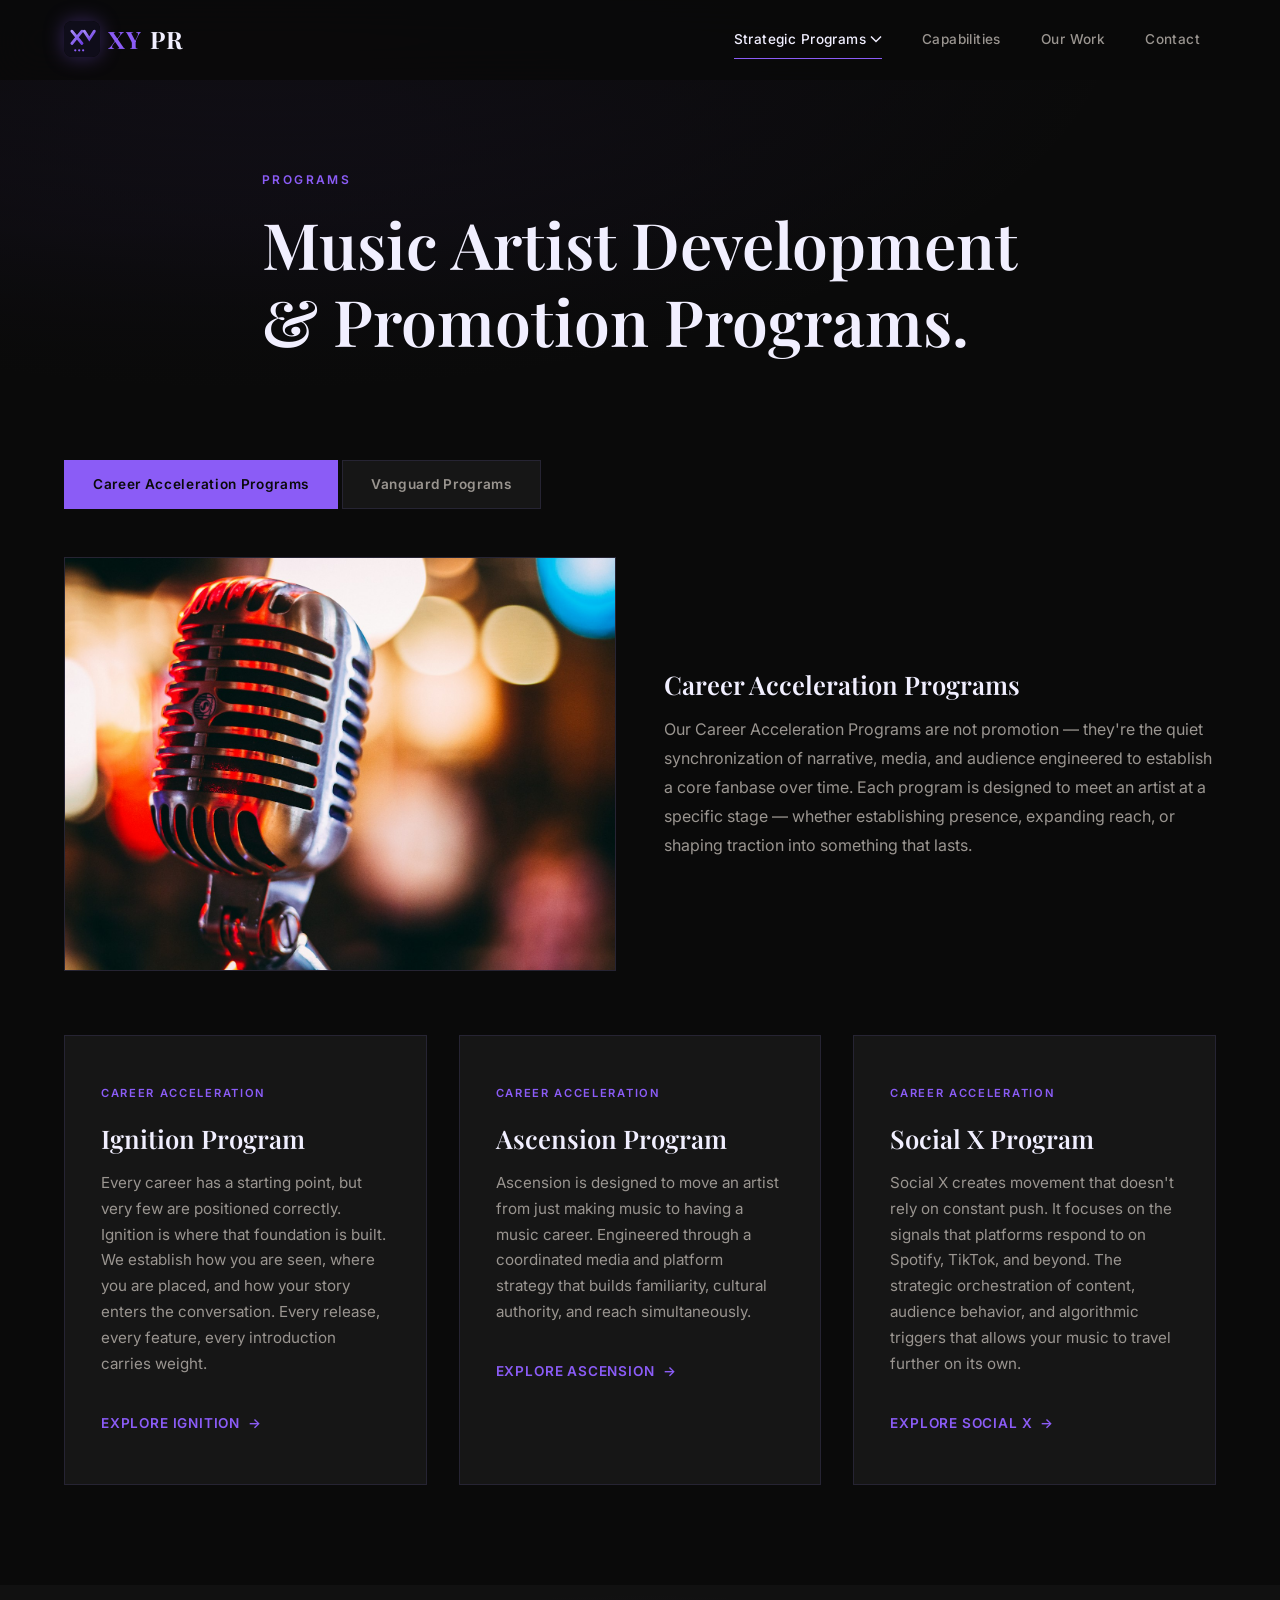
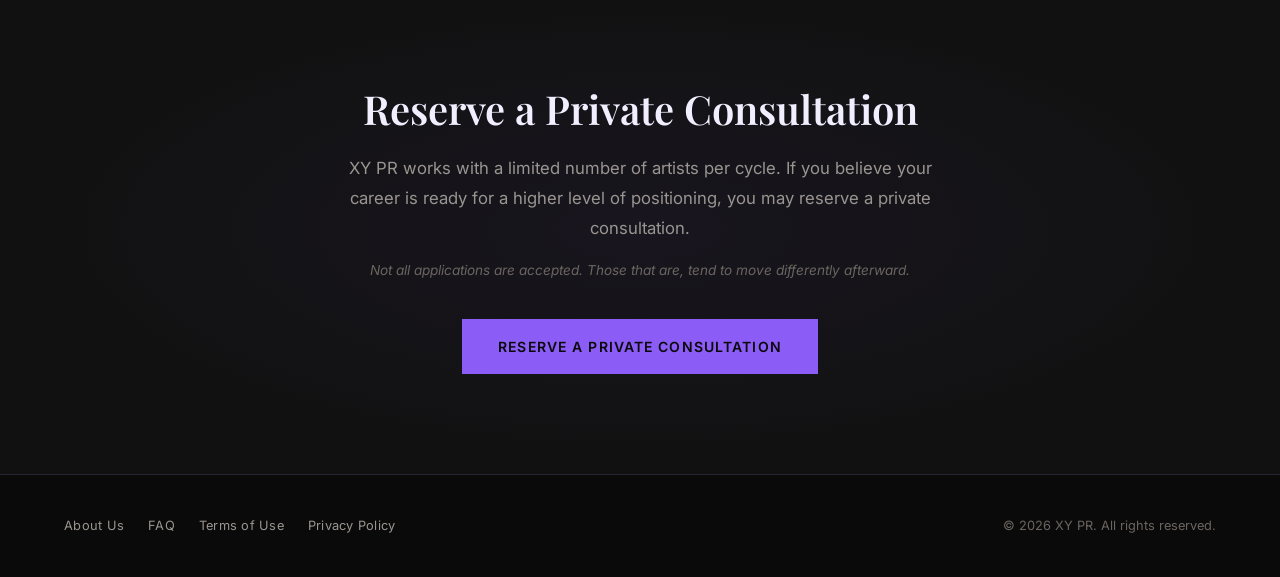
==== career-programs.html @ 6e98338a "Initial XY PR music agency website Static multi-page site (home, capabilities, our work, contact, ab" ====
<!DOCTYPE html>
<html lang="en">
<head>
  <meta charset="UTF-8">
  <meta name="viewport" content="width=device-width, initial-scale=1.0">
  <title>Career Acceleration Programs | XY PR</title>
  <meta name="description" content="XY PR Career Acceleration Programs for emerging and independent artists ready to build presence and industry standing.">
  <link rel="stylesheet" href="css/style.css">
  <link rel="icon" type="image/svg+xml" href="images/favicon.svg">
</head>
<body>

  <!-- Navigation -->
  <nav class="nav">
    <div class="nav__inner">
      <a href="index.html" class="nav__logo">
        <img src="images/logo.svg" alt="" class="nav__logo-img"><span><span class="nav__logo-accent">XY</span> PR</span>
      </a>
      <div class="nav__links">
        <div class="nav__dropdown">
          <a class="nav__link nav__dropdown-trigger active">
            Strategic Programs
            <svg viewBox="0 0 12 8" fill="none"><path d="M1 1.5L6 6.5L11 1.5" stroke="currentColor" stroke-width="1.5"/></svg>
          </a>
          <div class="nav__dropdown-menu">
            <a href="career-programs.html" class="nav__dropdown-item">Career Acceleration Programs</a>
            <a href="vanguard-programs.html" class="nav__dropdown-item">Vanguard Programs</a>
          </div>
        </div>
        <a href="capabilities.html" class="nav__link">Capabilities</a>
        <a href="our-work.html" class="nav__link">Our Work</a>
        <a href="contact.html" class="nav__link">Contact</a>
      </div>
      <button class="nav__burger" aria-label="Menu">
        <span></span><span></span><span></span>
      </button>
    </div>
  </nav>

  <!-- Page Header -->
  <header class="page-header page-header--photo" style="--photo: url(images/photos/crowd-lights.jpg)">
    <div class="container page-header__inner">
      <div class="page-header__eyebrow">Programs</div>
      <h1 class="page-header__title">Music Artist Development<br>& Promotion Programs.</h1>
    </div>
  </header>

  <!-- Tabs -->
  <section class="section" style="padding-top: 0;">
    <div class="container">
      <div class="tabs">
        <a href="career-programs.html" class="tab active">Career Acceleration Programs</a>
        <a href="vanguard-programs.html" class="tab">Vanguard Programs</a>
      </div>

      <div class="reveal program-intro"><img src="images/photos/singer-stage.jpg" alt="Singer performing on stage" class="program-intro__image"><div>
        <h2 style="font-size: 1.6rem; margin-bottom: 16px;">Career Acceleration Programs</h2>
        <p class="text-muted" style="line-height: 1.8;">
          Our Career Acceleration Programs are not promotion &mdash; they're the quiet synchronization of narrative, media, and audience engineered to establish a core fanbase over time. Each program is designed to meet an artist at a specific stage &mdash; whether establishing presence, expanding reach, or shaping traction into something that lasts.
        </p>
      </div></div>

      <!-- Programs -->
      <div class="programs reveal">

        <div class="program-card">
          <div class="program-card__category">Career Acceleration</div>
          <h3 class="program-card__title">Ignition Program</h3>
          <p class="program-card__desc">
            Every career has a starting point, but very few are positioned correctly. Ignition is where that foundation is built. We establish how you are seen, where you are placed, and how your story enters the conversation. Every release, every feature, every introduction carries weight.
          </p>
          <a href="contact.html" class="program-card__link">Explore Ignition</a>
        </div>

        <div class="program-card">
          <div class="program-card__category">Career Acceleration</div>
          <h3 class="program-card__title">Ascension Program</h3>
          <p class="program-card__desc">
            Ascension is designed to move an artist from just making music to having a music career. Engineered through a coordinated media and platform strategy that builds familiarity, cultural authority, and reach simultaneously.
          </p>
          <a href="contact.html" class="program-card__link">Explore Ascension</a>
        </div>

        <div class="program-card">
          <div class="program-card__category">Career Acceleration</div>
          <h3 class="program-card__title">Social X Program</h3>
          <p class="program-card__desc">
            Social X creates movement that doesn't rely on constant push. It focuses on the signals that platforms respond to on Spotify, TikTok, and beyond. The strategic orchestration of content, audience behavior, and algorithmic triggers that allows your music to travel further on its own.
          </p>
          <a href="contact.html" class="program-card__link">Explore Social X</a>
        </div>

      </div>
    </div>
  </section>

  <!-- CTA -->
  <section class="cta section--alt">
    <div class="cta__inner reveal">
      <h2 class="cta__title">Reserve a Private Consultation</h2>
      <p class="cta__desc">
        XY PR works with a limited number of artists per cycle. If you believe your career is ready for a higher level of positioning, you may reserve a private consultation.
      </p>
      <p class="cta__note">Not all applications are accepted. Those that are, tend to move differently afterward.</p>
      <a href="contact.html" class="btn btn--primary">Reserve a Private Consultation</a>
    </div>
  </section>

  <!-- Footer -->
  <footer class="footer">
    <div class="container">
      <div class="footer__inner">
        <div class="footer__links">
          <a href="about.html" class="footer__link">About Us</a>
          <a href="faq.html" class="footer__link">FAQ</a>
          <a href="terms.html" class="footer__link">Terms of Use</a>
          <a href="privacy.html" class="footer__link">Privacy Policy</a>
        </div>
        <p class="footer__copy">&copy; 2026 XY PR. All rights reserved.</p>
      </div>
    </div>
  </footer>

  <script src="js/main.js"></script>
</body>
</html>
---- css/style.css ----
/* ===== XY PR - Music Agency Stylesheet ===== */
/* Dark theme with gold/amber accents */

@import url('https://fonts.googleapis.com/css2?family=Playfair+Display:wght@400;500;600;700&family=Inter:wght@300;400;500;600;700&display=swap');

/* ===== CSS Variables ===== */
:root {
  --color-bg: #0a0a0a;
  --color-bg-alt: #111111;
  --color-bg-card: #161616;
  --color-bg-card-hover: #1c1c1c;
  --color-gold: #8b5cf6;
  --color-gold-light: #a78bfa;
  --color-gold-dark: #6d3fe0;
  --color-text: #f1efff;
  --color-text-muted: #9a9590;
  --color-text-dim: #6b6560;
  --color-border: #262433;
  --color-border-light: #363348;
  --font-display: 'Playfair Display', Georgia, serif;
  --font-body: 'Inter', -apple-system, BlinkMacSystemFont, sans-serif;
  --max-width: 1200px;
  --nav-height: 80px;
  --transition: 0.3s ease;
  --transition-slow: 0.6s ease;
}

/* ===== Reset ===== */
*, *::before, *::after {
  margin: 0;
  padding: 0;
  box-sizing: border-box;
}

html {
  scroll-behavior: smooth;
  font-size: 16px;
}

body {
  font-family: var(--font-body);
  background-color: var(--color-bg);
  color: var(--color-text);
  line-height: 1.7;
  overflow-x: hidden;
  -webkit-font-smoothing: antialiased;
  -moz-osx-font-smoothing: grayscale;
}

a {
  color: var(--color-gold);
  text-decoration: none;
  transition: color var(--transition);
}

a:hover {
  color: var(--color-gold-light);
}

img {
  max-width: 100%;
  height: auto;
  display: block;
}

ul { list-style: none; }

h1, h2, h3, h4, h5, h6 {
  font-family: var(--font-display);
  font-weight: 600;
  line-height: 1.2;
  color: var(--color-text);
}

/* ===== Utility ===== */
.container {
  max-width: var(--max-width);
  margin: 0 auto;
  padding: 0 24px;
}

.section {
  padding: 100px 0;
}

.section--alt {
  background: var(--color-bg-alt);
}

.text-gold { color: var(--color-gold); }
.text-muted { color: var(--color-text-muted); }
.text-center { text-align: center; }

.sr-only {
  position: absolute;
  width: 1px;
  height: 1px;
  overflow: hidden;
  clip: rect(0 0 0 0);
  white-space: nowrap;
}

/* ===== Buttons ===== */
.btn {
  display: inline-block;
  padding: 16px 36px;
  font-family: var(--font-body);
  font-size: 0.875rem;
  font-weight: 600;
  letter-spacing: 0.08em;
  text-transform: uppercase;
  border: none;
  border-radius: 0;
  cursor: pointer;
  transition: all var(--transition);
  text-align: center;
}

.btn--primary {
  background: var(--color-gold);
  color: var(--color-bg);
}

.btn--primary:hover {
  background: var(--color-gold-light);
  color: var(--color-bg);
  transform: translateY(-2px);
  box-shadow: 0 8px 30px rgba(139, 92, 246, 0.3);
}

.btn--outline {
  background: transparent;
  color: var(--color-gold);
  border: 1px solid var(--color-gold);
}

.btn--outline:hover {
  background: var(--color-gold);
  color: var(--color-bg);
  transform: translateY(-2px);
}

.btn--ghost {
  background: transparent;
  color: var(--color-text);
  border: 1px solid var(--color-border);
}

.btn--ghost:hover {
  border-color: var(--color-gold);
  color: var(--color-gold);
}

/* ===== Navigation ===== */
.nav {
  position: fixed;
  top: 0;
  left: 0;
  width: 100%;
  height: var(--nav-height);
  z-index: 1000;
  transition: all var(--transition);
  background: rgba(10, 10, 10, 0.85);
  backdrop-filter: blur(20px);
  -webkit-backdrop-filter: blur(20px);
  border-bottom: 1px solid transparent;
}

.nav.scrolled {
  border-bottom-color: var(--color-border);
  background: rgba(10, 10, 10, 0.95);
}

.nav__inner {
  max-width: var(--max-width);
  margin: 0 auto;
  padding: 0 24px;
  height: 100%;
  display: flex;
  align-items: center;
  justify-content: space-between;
}

.nav__logo {
  font-family: var(--font-display);
  font-size: 1.5rem;
  font-weight: 700;
  color: var(--color-text);
  letter-spacing: 0.05em;
  display: flex;
  align-items: center;
  gap: 8px;
}

.nav__logo:hover { color: var(--color-text); }

.nav__logo-img {
  width: 36px;
  height: 36px;
  border-radius: 8px;
  box-shadow: 0 0 20px rgba(139, 92, 246, 0.35);
}

.nav__logo-accent {
  color: var(--color-gold);
}

.nav__links {
  display: flex;
  align-items: center;
  gap: 8px;
}

.nav__link {
  padding: 8px 16px;
  font-size: 0.85rem;
  font-weight: 500;
  color: var(--color-text-muted);
  letter-spacing: 0.03em;
  transition: color var(--transition);
  position: relative;
}

.nav__link:hover,
.nav__link.active {
  color: var(--color-text);
}

.nav__link::after {
  content: '';
  position: absolute;
  bottom: 0;
  left: 16px;
  right: 16px;
  height: 1px;
  background: var(--color-gold);
  transform: scaleX(0);
  transition: transform var(--transition);
}

.nav__link:hover::after,
.nav__link.active::after {
  transform: scaleX(1);
}

/* Dropdown */
.nav__dropdown {
  position: relative;
}

.nav__dropdown-trigger {
  cursor: pointer;
  display: flex;
  align-items: center;
  gap: 4px;
}

.nav__dropdown-trigger svg {
  width: 12px;
  height: 12px;
  transition: transform var(--transition);
}

.nav__dropdown:hover .nav__dropdown-trigger svg {
  transform: rotate(180deg);
}

.nav__dropdown-menu {
  position: absolute;
  top: 100%;
  left: 0;
  min-width: 260px;
  background: var(--color-bg-card);
  border: 1px solid var(--color-border);
  padding: 8px 0;
  opacity: 0;
  visibility: hidden;
  transform: translateY(10px);
  transition: all var(--transition);
}

.nav__dropdown:hover .nav__dropdown-menu {
  opacity: 1;
  visibility: visible;
  transform: translateY(0);
}

.nav__dropdown-item {
  display: block;
  padding: 12px 20px;
  font-size: 0.85rem;
  color: var(--color-text-muted);
  transition: all var(--transition);
}

.nav__dropdown-item:hover {
  background: var(--color-bg);
  color: var(--color-gold);
  padding-left: 28px;
}

/* Mobile menu */
.nav__burger {
  display: none;
  flex-direction: column;
  gap: 5px;
  cursor: pointer;
  padding: 4px;
  background: none;
  border: none;
}

.nav__burger span {
  display: block;
  width: 24px;
  height: 2px;
  background: var(--color-text);
  transition: all var(--transition);
}

.nav__burger.active span:nth-child(1) {
  transform: rotate(45deg) translate(5px, 5px);
}

.nav__burger.active span:nth-child(2) {
  opacity: 0;
}

.nav__burger.active span:nth-child(3) {
  transform: rotate(-45deg) translate(5px, -5px);
}

/* ===== Hero ===== */
.hero {
  min-height: 100vh;
  display: flex;
  align-items: center;
  position: relative;
  padding-top: var(--nav-height);
  overflow: hidden;
}

.hero__bg {
  position: absolute;
  inset: 0;
  z-index: 0;
}

.hero__bg::before {
  content: '';
  position: absolute;
  inset: 0;
  background: radial-gradient(ellipse at 30% 50%, rgba(139, 92, 246, 0.08) 0%, transparent 70%),
              radial-gradient(ellipse at 70% 30%, rgba(139, 92, 246, 0.04) 0%, transparent 60%);
}

.hero--photo .hero__bg {
  background: var(--photo) center / cover no-repeat;
}

.hero--photo .hero__bg::before {
  background:
    linear-gradient(90deg, rgba(10, 10, 10, 0.95) 0%, rgba(10, 10, 10, 0.8) 50%, rgba(10, 10, 10, 0.45) 100%),
    radial-gradient(ellipse at 30% 50%, rgba(139, 92, 246, 0.18) 0%, transparent 70%);
}

.hero__bg::after {
  content: '';
  position: absolute;
  bottom: 0;
  left: 0;
  right: 0;
  height: 200px;
  background: linear-gradient(to top, var(--color-bg), transparent);
}

.hero__grid {
  display: grid;
  grid-template-columns: 1.1fr 0.9fr;
  gap: 48px;
  align-items: center;
}

.hero__content {
  position: relative;
  z-index: 1;
  max-width: 800px;
}

.hero__art {
  position: relative;
  z-index: 1;
}

.hero__art img {
  width: 100%;
  max-width: 520px;
  margin: 0 auto;
  filter: drop-shadow(0 30px 60px rgba(139, 92, 246, 0.25));
  animation: spin 40s linear infinite;
}

@keyframes spin {
  to { transform: rotate(360deg); }
}

.hero__eyebrow {
  font-size: 0.8rem;
  font-weight: 600;
  letter-spacing: 0.2em;
  text-transform: uppercase;
  color: var(--color-gold);
  margin-bottom: 24px;
  display: flex;
  align-items: center;
  gap: 12px;
}

.hero__eyebrow::before {
  content: '';
  width: 40px;
  height: 1px;
  background: var(--color-gold);
}

.hero__title {
  font-size: clamp(2.5rem, 6vw, 4.5rem);
  font-weight: 700;
  line-height: 1.08;
  margin-bottom: 28px;
}

.hero__title span {
  display: block;
}

.hero__subtitle {
  font-size: 1.15rem;
  color: var(--color-text-muted);
  max-width: 550px;
  margin-bottom: 48px;
  line-height: 1.8;
}

.hero__actions {
  display: flex;
  gap: 16px;
  flex-wrap: wrap;
}

/* Floating music notes animation */
.hero__notes {
  position: absolute;
  right: 5%;
  top: 20%;
  width: 400px;
  height: 400px;
  opacity: 0.06;
  z-index: 0;
}

.hero__note {
  position: absolute;
  font-size: 3rem;
  animation: float 6s ease-in-out infinite;
  color: var(--color-gold);
}

.hero__note:nth-child(1) { top: 10%; left: 20%; animation-delay: 0s; }
.hero__note:nth-child(2) { top: 40%; left: 60%; animation-delay: 1.5s; }
.hero__note:nth-child(3) { top: 70%; left: 30%; animation-delay: 3s; }
.hero__note:nth-child(4) { top: 25%; left: 80%; animation-delay: 4.5s; }

@keyframes float {
  0%, 100% { transform: translateY(0) rotate(0deg); }
  50% { transform: translateY(-20px) rotate(5deg); }
}

/* ===== Section Headers ===== */
.section-header {
  margin-bottom: 64px;
}

.section-header__eyebrow {
  font-size: 0.75rem;
  font-weight: 600;
  letter-spacing: 0.2em;
  text-transform: uppercase;
  color: var(--color-gold);
  margin-bottom: 16px;
}

.section-header__title {
  font-size: clamp(2rem, 4vw, 3rem);
  margin-bottom: 20px;
}

.section-header__desc {
  font-size: 1.05rem;
  color: var(--color-text-muted);
  max-width: 600px;
  line-height: 1.8;
}

.section-header--center {
  text-align: center;
}

.section-header--center .section-header__desc {
  margin: 0 auto;
}

/* ===== Trust Banner ===== */
.trust {
  padding: 60px 0;
  border-top: 1px solid var(--color-border);
  border-bottom: 1px solid var(--color-border);
}

.trust__inner {
  display: flex;
  align-items: center;
  justify-content: center;
  gap: 48px;
  flex-wrap: wrap;
}

.trust__item {
  font-size: 0.85rem;
  color: var(--color-text-dim);
  letter-spacing: 0.05em;
  text-transform: uppercase;
  font-weight: 500;
}

/* ===== Program Cards ===== */
.programs {
  display: grid;
  grid-template-columns: repeat(auto-fit, minmax(340px, 1fr));
  gap: 32px;
}

.program-card {
  background: var(--color-bg-card);
  border: 1px solid var(--color-border);
  padding: 48px 36px;
  position: relative;
  overflow: hidden;
  transition: all var(--transition);
}

.program-card::before {
  content: '';
  position: absolute;
  top: 0;
  left: 0;
  right: 0;
  height: 2px;
  background: linear-gradient(90deg, var(--color-gold), transparent);
  transform: scaleX(0);
  transform-origin: left;
  transition: transform var(--transition-slow);
}

.program-card:hover {
  border-color: var(--color-border-light);
  transform: translateY(-4px);
  box-shadow: 0 20px 60px rgba(0, 0, 0, 0.3);
}

.program-card:hover::before {
  transform: scaleX(1);
}

.program-card__image {
  width: calc(100% + 72px);
  margin: -48px -36px 32px;
  max-width: none;
  aspect-ratio: 16/9;
  object-fit: cover;
  border-bottom: 1px solid var(--color-border);
  filter: saturate(0.85);
  transition: filter var(--transition-slow), transform var(--transition-slow);
}

.program-card:hover .program-card__image {
  filter: saturate(1.1);
}

.program-intro {
  display: grid;
  grid-template-columns: 1fr 1fr;
  gap: 48px;
  align-items: center;
  margin-bottom: 64px;
}

.program-intro__image {
  width: 100%;
  aspect-ratio: 4/3;
  object-fit: cover;
  border: 1px solid var(--color-border);
}

.program-card__category {
  font-size: 0.7rem;
  font-weight: 600;
  letter-spacing: 0.15em;
  text-transform: uppercase;
  color: var(--color-gold);
  margin-bottom: 20px;
}

.program-card__title {
  font-size: 1.6rem;
  margin-bottom: 16px;
}

.program-card__desc {
  color: var(--color-text-muted);
  font-size: 0.95rem;
  line-height: 1.7;
  margin-bottom: 32px;
}

.program-card__link {
  font-size: 0.85rem;
  font-weight: 600;
  letter-spacing: 0.06em;
  text-transform: uppercase;
  color: var(--color-gold);
  display: inline-flex;
  align-items: center;
  gap: 8px;
}

.program-card__link::after {
  content: '\2192';
  transition: transform var(--transition);
}

.program-card__link:hover::after {
  transform: translateX(4px);
}

/* ===== Reputation / Feature Grid ===== */
.features {
  display: grid;
  grid-template-columns: 1fr 1fr;
  gap: 80px;
  align-items: center;
}

.features__visual {
  position: relative;
}

.features__image-placeholder {
  background: linear-gradient(135deg, var(--color-bg-card), var(--color-bg-alt));
  border: 1px solid var(--color-border);
  aspect-ratio: 4/5;
  display: flex;
  align-items: center;
  justify-content: center;
  font-size: 4rem;
  color: var(--color-gold);
  opacity: 0.3;
  position: relative;
  overflow: hidden;
}

.features__image-placeholder::after {
  content: '';
  position: absolute;
  inset: 0;
  background: linear-gradient(135deg, transparent 40%, rgba(139, 92, 246, 0.05));
}

.features__image {
  width: 100%;
  border: 1px solid var(--color-border);
  box-shadow: 0 30px 80px rgba(0, 0, 0, 0.4);
}

.features__image--tall {
  aspect-ratio: 4/5;
  object-fit: cover;
}

.features__image--wide {
  aspect-ratio: 16/9;
  object-fit: cover;
}

.features__list {
  display: flex;
  flex-direction: column;
  gap: 36px;
}

.feature-item {
  padding-left: 24px;
  border-left: 2px solid var(--color-border);
  transition: border-color var(--transition);
}

.feature-item:hover {
  border-left-color: var(--color-gold);
}

.feature-item__title {
  font-family: var(--font-body);
  font-size: 1.1rem;
  font-weight: 600;
  margin-bottom: 8px;
}

.feature-item__desc {
  color: var(--color-text-muted);
  font-size: 0.92rem;
  line-height: 1.7;
}

/* ===== Team Section ===== */
.team-grid {
  display: grid;
  grid-template-columns: repeat(3, 1fr);
  gap: 2px;
}

.team-block {
  background: var(--color-bg-card);
  padding: 40px 32px;
  border: 1px solid var(--color-border);
  text-align: center;
  transition: all var(--transition);
}

.team-block:hover {
  background: var(--color-bg-card-hover);
  border-color: var(--color-border-light);
}

.team-block__icon {
  font-size: 1.5rem;
  color: var(--color-gold);
  margin-bottom: 20px;
}

.team-block__title {
  font-family: var(--font-body);
  font-size: 0.75rem;
  font-weight: 600;
  letter-spacing: 0.12em;
  text-transform: uppercase;
  color: var(--color-text);
  margin-bottom: 12px;
}

.team-block__desc {
  font-size: 0.85rem;
  color: var(--color-text-muted);
  line-height: 1.6;
}

/* ===== CTA Section ===== */
.cta {
  padding: 100px 0;
  text-align: center;
  position: relative;
}

.cta::before {
  content: '';
  position: absolute;
  inset: 0;
  background: radial-gradient(ellipse at center, rgba(139, 92, 246, 0.06) 0%, transparent 70%);
}

.cta--photo {
  background: var(--photo) center / cover no-repeat fixed;
}

.cta--photo::before {
  background:
    linear-gradient(rgba(10, 10, 10, 0.88), rgba(10, 10, 10, 0.88)),
    radial-gradient(ellipse at center, rgba(139, 92, 246, 0.15) 0%, transparent 70%);
}

.cta__inner {
  position: relative;
  z-index: 1;
  max-width: 600px;
  margin: 0 auto;
}

.cta__title {
  font-size: clamp(1.8rem, 3.5vw, 2.5rem);
  margin-bottom: 20px;
}

.cta__desc {
  color: var(--color-text-muted);
  font-size: 1.05rem;
  margin-bottom: 16px;
  line-height: 1.8;
}

.cta__note {
  font-size: 0.85rem;
  color: var(--color-text-dim);
  font-style: italic;
  margin-bottom: 36px;
}

/* ===== Footer ===== */
.footer {
  border-top: 1px solid var(--color-border);
  padding: 40px 0;
}

.footer__inner {
  display: flex;
  justify-content: space-between;
  align-items: center;
  flex-wrap: wrap;
  gap: 16px;
}

.footer__links {
  display: flex;
  gap: 24px;
  flex-wrap: wrap;
}

.footer__link {
  font-size: 0.8rem;
  color: var(--color-text-muted);
  letter-spacing: 0.02em;
}

.footer__link:hover {
  color: var(--color-text);
}

.footer__copy {
  font-size: 0.8rem;
  color: var(--color-text-dim);
}

/* ===== Page Header ===== */
.page-header {
  padding: calc(var(--nav-height) + 80px) 0 80px;
  position: relative;
}

.page-header::before {
  content: '';
  position: absolute;
  inset: 0;
  background: radial-gradient(ellipse at 20% 0%, rgba(139, 92, 246, 0.06) 0%, transparent 60%);
}

.page-header--photo {
  background: var(--photo) center 35% / cover no-repeat;
  min-height: 460px;
  display: flex;
  align-items: flex-end;
}

.page-header--photo::before {
  background:
    linear-gradient(180deg, rgba(10, 10, 10, 0.85) 0%, rgba(10, 10, 10, 0.55) 50%, var(--color-bg) 100%),
    radial-gradient(ellipse at 20% 0%, rgba(139, 92, 246, 0.2) 0%, transparent 60%);
}

.page-header__inner {
  position: relative;
  z-index: 1;
}

.page-header__eyebrow {
  font-size: 0.75rem;
  font-weight: 600;
  letter-spacing: 0.2em;
  text-transform: uppercase;
  color: var(--color-gold);
  margin-bottom: 16px;
}

.page-header__title {
  font-size: clamp(2.5rem, 5vw, 4rem);
  margin-bottom: 20px;
}

.page-header__desc {
  font-size: 1.1rem;
  color: var(--color-text-muted);
  max-width: 640px;
  line-height: 1.8;
}

/* ===== Accordion ===== */
.accordion {
  display: flex;
  flex-direction: column;
  gap: 2px;
}

.accordion__item {
  background: var(--color-bg-card);
  border: 1px solid var(--color-border);
  overflow: hidden;
  transition: border-color var(--transition);
}

.accordion__item.active {
  border-color: var(--color-border-light);
}

.accordion__header {
  padding: 24px 32px;
  display: flex;
  align-items: center;
  justify-content: space-between;
  cursor: pointer;
  transition: background var(--transition);
}

.accordion__header:hover {
  background: var(--color-bg-card-hover);
}

.accordion__number {
  font-family: var(--font-display);
  font-size: 1.2rem;
  color: var(--color-gold);
  margin-right: 20px;
  min-width: 32px;
}

.accordion__title {
  flex: 1;
  font-family: var(--font-body);
  font-size: 1rem;
  font-weight: 600;
}

.accordion__icon {
  width: 24px;
  height: 24px;
  position: relative;
  flex-shrink: 0;
}

.accordion__icon::before,
.accordion__icon::after {
  content: '';
  position: absolute;
  background: var(--color-text-muted);
  transition: transform var(--transition);
}

.accordion__icon::before {
  top: 50%;
  left: 4px;
  right: 4px;
  height: 1px;
}

.accordion__icon::after {
  left: 50%;
  top: 4px;
  bottom: 4px;
  width: 1px;
}

.accordion__item.active .accordion__icon::after {
  transform: rotate(90deg);
}

.accordion__body {
  max-height: 0;
  overflow: hidden;
  transition: max-height 0.4s ease;
}

.accordion__content {
  padding: 0 32px 32px 72px;
  color: var(--color-text-muted);
  font-size: 0.95rem;
  line-height: 1.8;
}

.accordion__content h4 {
  font-family: var(--font-body);
  font-size: 0.95rem;
  font-weight: 600;
  color: var(--color-text);
  margin-bottom: 12px;
}

.accordion__content ul {
  margin-top: 16px;
  padding-left: 0;
}

.accordion__content li {
  padding: 4px 0 4px 20px;
  position: relative;
}

.accordion__content li::before {
  content: '';
  position: absolute;
  left: 0;
  top: 14px;
  width: 6px;
  height: 1px;
  background: var(--color-gold);
}

/* ===== Portfolio Grid ===== */
.portfolio-grid {
  display: grid;
  grid-template-columns: repeat(auto-fit, minmax(320px, 1fr));
  gap: 24px;
}

.portfolio-card {
  background: var(--color-bg-card);
  border: 1px solid var(--color-border);
  overflow: hidden;
  transition: all var(--transition);
  cursor: pointer;
}

.portfolio-card:hover {
  border-color: var(--color-border-light);
  transform: translateY(-4px);
  box-shadow: 0 20px 60px rgba(0, 0, 0, 0.3);
}

.portfolio-card__image {
  width: 100%;
  aspect-ratio: 16/10;
  object-fit: cover;
  transition: transform var(--transition-slow);
}

.portfolio-card:hover .portfolio-card__image {
  transform: scale(1.03);
}

.portfolio-card__body {
  padding: 24px 28px 28px;
}

.portfolio-card__genre {
  font-size: 0.7rem;
  font-weight: 600;
  letter-spacing: 0.15em;
  text-transform: uppercase;
  color: var(--color-gold);
  margin-bottom: 8px;
}

.portfolio-card__title {
  font-size: 1.2rem;
  margin-bottom: 8px;
}

.portfolio-card__desc {
  font-size: 0.85rem;
  color: var(--color-text-muted);
  line-height: 1.6;
}

/* ===== Contact Form ===== */
.contact-grid {
  display: grid;
  grid-template-columns: 1fr 1fr;
  gap: 64px;
}

.form-group {
  margin-bottom: 24px;
}

.form-group label {
  display: block;
  font-size: 0.8rem;
  font-weight: 600;
  letter-spacing: 0.08em;
  text-transform: uppercase;
  color: var(--color-text-muted);
  margin-bottom: 8px;
}

.form-group input,
.form-group select,
.form-group textarea {
  width: 100%;
  padding: 14px 16px;
  font-family: var(--font-body);
  font-size: 0.95rem;
  color: var(--color-text);
  background: var(--color-bg);
  border: 1px solid var(--color-border);
  outline: none;
  transition: border-color var(--transition);
}

.form-group input:focus,
.form-group select:focus,
.form-group textarea:focus {
  border-color: var(--color-gold);
}

.form-group textarea {
  resize: vertical;
  min-height: 120px;
}

.form-group select {
  appearance: none;
  -webkit-appearance: none;
  background-image: url("data:image/svg+xml,%3Csvg xmlns='http://www.w3.org/2000/svg' width='12' height='8'%3E%3Cpath fill='%239a9590' d='M6 8L0 0h12z'/%3E%3C/svg%3E");
  background-repeat: no-repeat;
  background-position: right 16px center;
  padding-right: 40px;
}

.contact-info {
  display: flex;
  flex-direction: column;
  gap: 32px;
}

.contact-info__art {
  width: 100%;
  aspect-ratio: 16/9;
  object-fit: cover;
  border: 1px solid var(--color-border);
}

.contact-info__item {
  padding-left: 24px;
  border-left: 2px solid var(--color-border);
}

.contact-info__label {
  font-size: 0.75rem;
  font-weight: 600;
  letter-spacing: 0.12em;
  text-transform: uppercase;
  color: var(--color-gold);
  margin-bottom: 8px;
}

.contact-info__value {
  color: var(--color-text-muted);
  font-size: 0.95rem;
}

/* ===== Tabs ===== */
.tabs {
  display: flex;
  gap: 4px;
  margin-bottom: 48px;
}

.tab {
  padding: 12px 28px;
  font-size: 0.85rem;
  font-weight: 600;
  letter-spacing: 0.05em;
  color: var(--color-text-muted);
  background: var(--color-bg-card);
  border: 1px solid var(--color-border);
  cursor: pointer;
  transition: all var(--transition);
}

.tab:hover {
  color: var(--color-text);
  border-color: var(--color-border-light);
}

.tab.active {
  color: var(--color-bg);
  background: var(--color-gold);
  border-color: var(--color-gold);
}

/* ===== About Page ===== */
.about-intro {
  display: grid;
  grid-template-columns: 1fr 1fr;
  gap: 80px;
  align-items: start;
}

.about-values {
  display: grid;
  grid-template-columns: repeat(3, 1fr);
  gap: 32px;
}

.value-card {
  padding: 36px 28px;
  background: var(--color-bg-card);
  border: 1px solid var(--color-border);
  text-align: center;
  transition: all var(--transition);
}

.value-card:hover {
  border-color: var(--color-border-light);
  transform: translateY(-2px);
}

.value-card__title {
  font-family: var(--font-body);
  font-size: 0.9rem;
  font-weight: 600;
  margin-bottom: 12px;
}

.value-card__desc {
  font-size: 0.85rem;
  color: var(--color-text-muted);
  line-height: 1.6;
}

/* ===== Who We Work With Tabs ===== */
.audience-tabs {
  display: flex;
  gap: 2px;
  margin-bottom: 32px;
}

.audience-tab {
  padding: 14px 28px;
  background: var(--color-bg-card);
  border: 1px solid var(--color-border);
  font-size: 0.85rem;
  font-weight: 500;
  color: var(--color-text-muted);
  cursor: pointer;
  transition: all var(--transition);
}

.audience-tab:hover,
.audience-tab.active {
  background: var(--color-gold);
  color: var(--color-bg);
  border-color: var(--color-gold);
}

/* ===== Approach Section ===== */
.approach-grid {
  display: grid;
  grid-template-columns: repeat(3, 1fr);
  gap: 32px;
}

.approach-item {
  padding: 32px 24px;
  background: var(--color-bg-card);
  border: 1px solid var(--color-border);
  text-align: center;
}

.approach-item__title {
  font-family: var(--font-body);
  font-size: 0.9rem;
  font-weight: 600;
  color: var(--color-gold);
  margin-bottom: 8px;
}

.approach-item__over {
  font-size: 0.8rem;
  color: var(--color-text-dim);
  font-style: italic;
}

/* ===== FAQ ===== */
.faq-list {
  max-width: 800px;
  margin: 0 auto;
}

.faq-item {
  border-bottom: 1px solid var(--color-border);
}

.faq-item__question {
  padding: 24px 0;
  display: flex;
  align-items: center;
  justify-content: space-between;
  cursor: pointer;
  font-family: var(--font-body);
  font-size: 1rem;
  font-weight: 500;
  color: var(--color-text);
  transition: color var(--transition);
}

.faq-item__question:hover {
  color: var(--color-gold);
}

.faq-item__icon {
  font-size: 1.2rem;
  color: var(--color-gold);
  transition: transform var(--transition);
  flex-shrink: 0;
  margin-left: 20px;
}

.faq-item.active .faq-item__icon {
  transform: rotate(45deg);
}

.faq-item__answer {
  max-height: 0;
  overflow: hidden;
  transition: max-height 0.4s ease;
}

.faq-item__answer-inner {
  padding: 0 0 24px;
  color: var(--color-text-muted);
  font-size: 0.95rem;
  line-height: 1.8;
}

/* ===== Legal Pages ===== */
.legal-content {
  max-width: 800px;
  margin: 0 auto;
}

.legal-content h2 {
  font-size: 1.6rem;
  margin: 48px 0 16px;
}

.legal-content h3 {
  font-family: var(--font-body);
  font-size: 1.05rem;
  font-weight: 600;
  margin: 32px 0 12px;
}

.legal-content p {
  color: var(--color-text-muted);
  margin-bottom: 16px;
  line-height: 1.8;
}

.legal-content ul {
  margin: 12px 0 24px 0;
}

.legal-content li {
  padding: 4px 0 4px 20px;
  color: var(--color-text-muted);
  position: relative;
  line-height: 1.7;
}

.legal-content li::before {
  content: '';
  position: absolute;
  left: 0;
  top: 14px;
  width: 6px;
  height: 1px;
  background: var(--color-gold);
}

.legal-nav {
  margin-bottom: 48px;
  display: flex;
  flex-wrap: wrap;
  gap: 8px;
}

.legal-nav a {
  padding: 8px 16px;
  font-size: 0.8rem;
  font-weight: 500;
  color: var(--color-text-muted);
  background: var(--color-bg-card);
  border: 1px solid var(--color-border);
  transition: all var(--transition);
}

.legal-nav a:hover {
  border-color: var(--color-gold);
  color: var(--color-gold);
}

/* ===== Animated Reveal ===== */
.reveal {
  opacity: 0;
  transform: translateY(30px);
  transition: all 0.8s cubic-bezier(0.16, 1, 0.3, 1);
}

.reveal.visible {
  opacity: 1;
  transform: translateY(0);
}

/* ===== Responsive ===== */
@media (max-width: 1024px) {
  .features {
    gap: 48px;
  }

  .about-intro {
    gap: 48px;
  }
}

@media (max-width: 768px) {
  .nav__links {
    display: none;
    position: fixed;
    top: var(--nav-height);
    left: 0;
    right: 0;
    bottom: 0;
    background: var(--color-bg);
    flex-direction: column;
    padding: 32px 24px;
    gap: 0;
    overflow-y: auto;
    border-top: 1px solid var(--color-border);
  }

  .nav__links.open {
    display: flex;
  }

  .nav__link {
    padding: 16px 0;
    font-size: 1rem;
    border-bottom: 1px solid var(--color-border);
    width: 100%;
  }

  .nav__link::after { display: none; }

  .nav__dropdown-menu {
    position: static;
    opacity: 1;
    visibility: visible;
    transform: none;
    border: none;
    background: transparent;
    padding: 0 0 0 16px;
  }

  .nav__burger {
    display: flex;
  }

  .hero__content {
    max-width: 100%;
  }

  .hero__notes { display: none; }

  .hero__grid,
  .program-intro {
    grid-template-columns: 1fr;
  }

  .hero__art img { max-width: 320px; }

  .hero--photo .hero__bg::before {
    background: linear-gradient(rgba(10, 10, 10, 0.85), rgba(10, 10, 10, 0.9));
  }

  .cta--photo { background-attachment: scroll; }

  .page-header--photo { min-height: 360px; }

  .section { padding: 64px 0; }

  .programs {
    grid-template-columns: 1fr;
  }

  .features {
    grid-template-columns: 1fr;
    gap: 40px;
  }

  .features__visual { order: -1; }

  .team-grid {
    grid-template-columns: 1fr;
  }

  .contact-grid {
    grid-template-columns: 1fr;
    gap: 40px;
  }

  .about-intro {
    grid-template-columns: 1fr;
  }

  .about-values {
    grid-template-columns: 1fr;
  }

  .approach-grid {
    grid-template-columns: 1fr;
  }

  .portfolio-grid {
    grid-template-columns: 1fr;
  }

  .tabs {
    flex-wrap: wrap;
  }

  .footer__inner {
    flex-direction: column;
    text-align: center;
  }

  .footer__links {
    justify-content: center;
  }
}

@media (max-width: 480px) {
  .hero__title {
    font-size: 2rem;
  }

  .hero__actions {
    flex-direction: column;
  }

  .btn {
    width: 100%;
  }
}
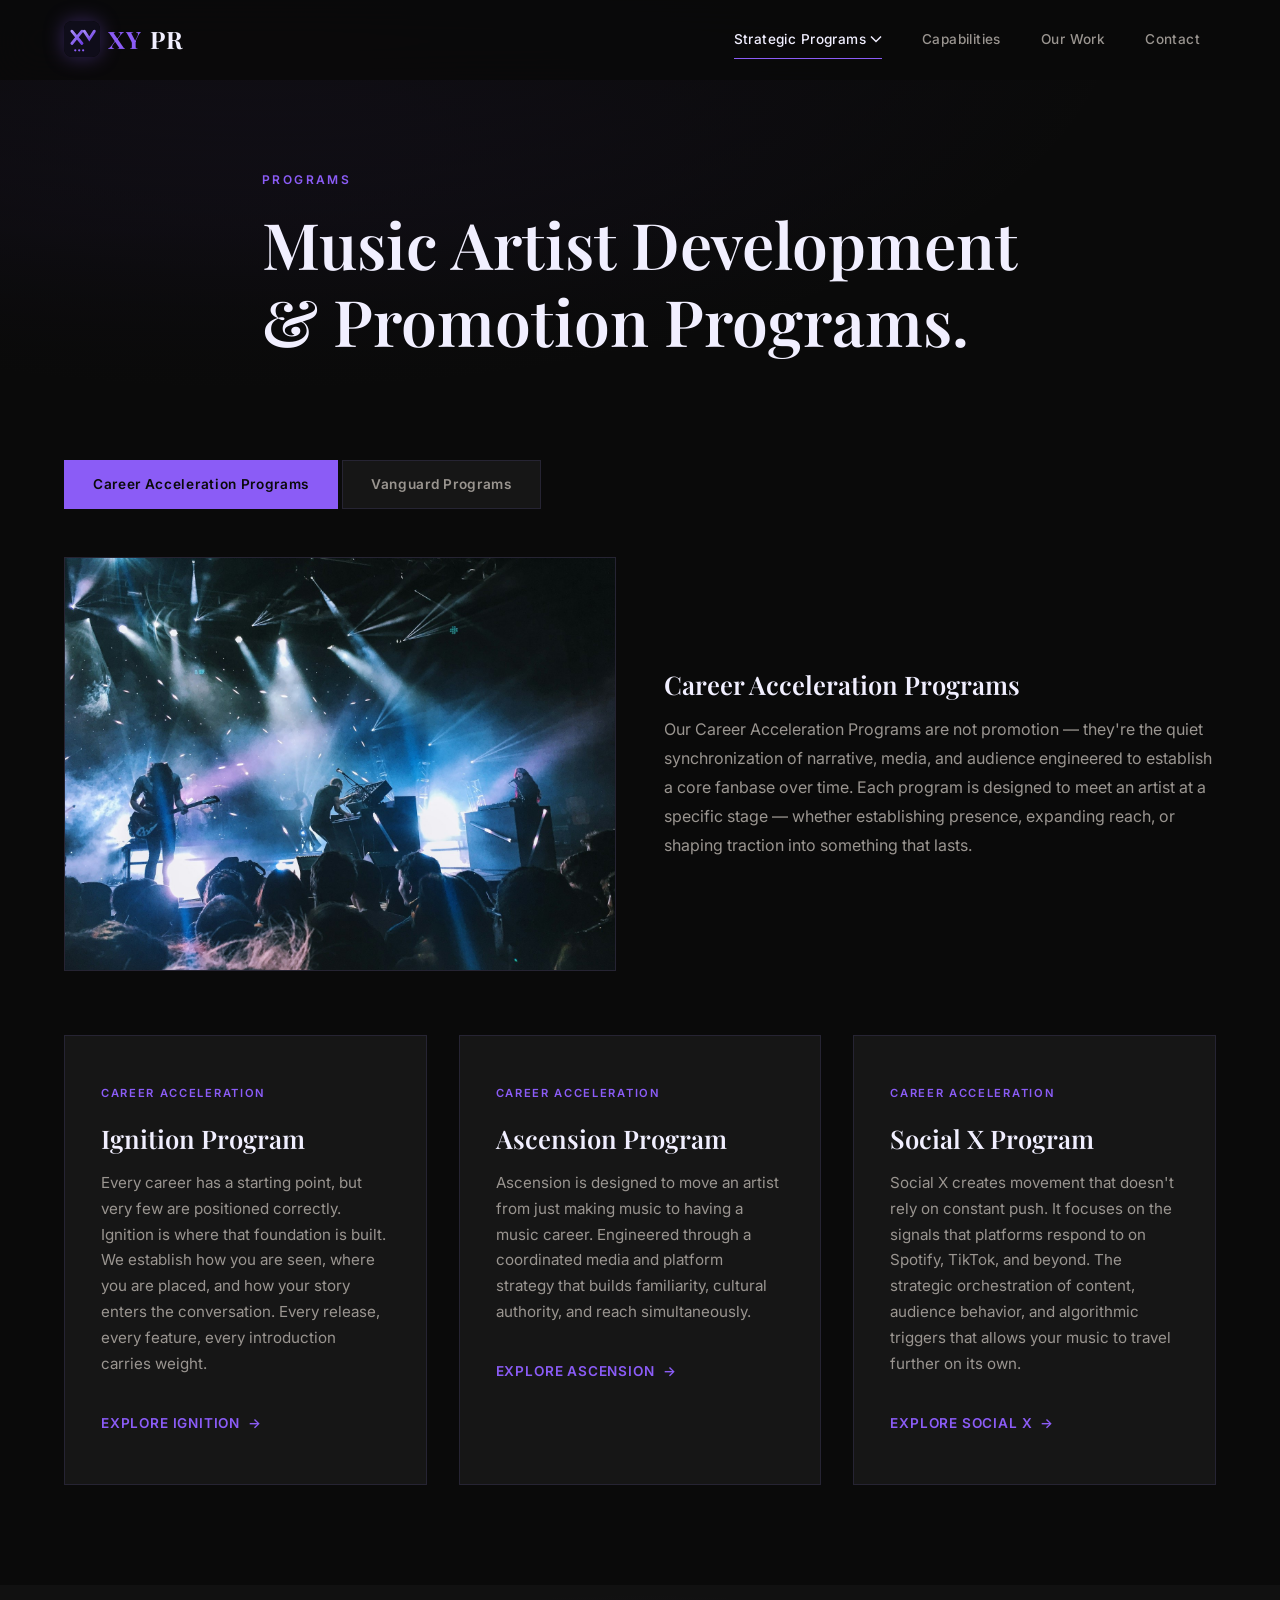
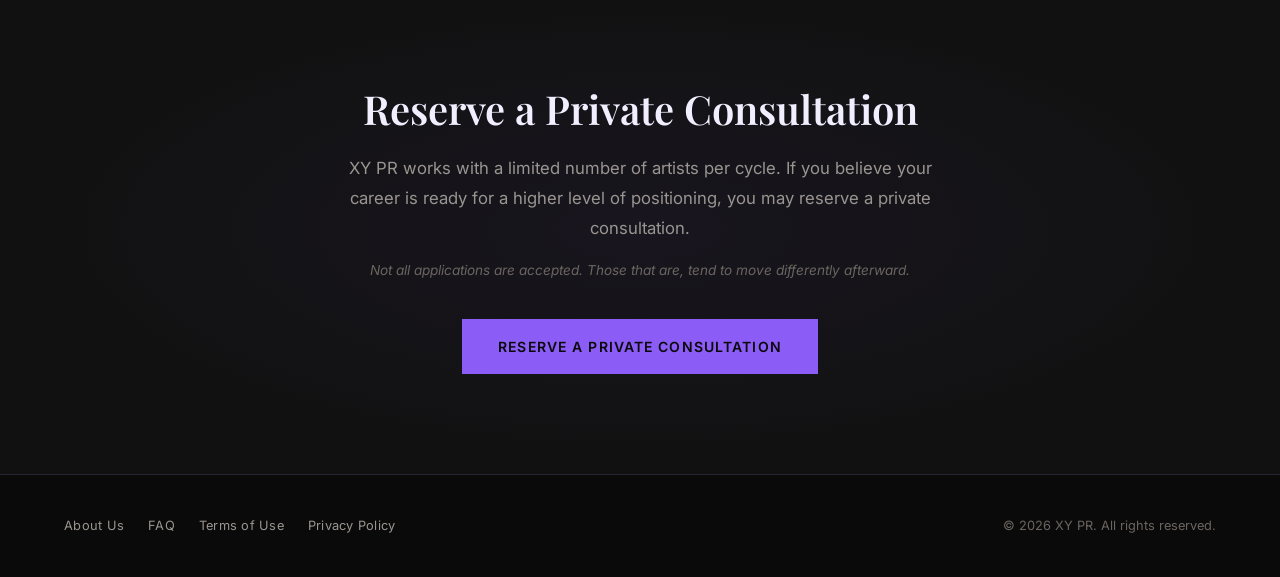
==== commit a6aed8f0: "Replace festival crowd and stage performer photos Generated with [Devin](https://devin.ai)  Co-Autho" ====
--- a/career-programs.html
+++ b/career-programs.html
@@ -53,7 +53,7 @@
         <a href="vanguard-programs.html" class="tab">Vanguard Programs</a>
       </div>
 
-      <div class="reveal program-intro"><img src="images/photos/singer-stage.jpg" alt="Singer performing on stage" class="program-intro__image"><div>
+      <div class="reveal program-intro"><img src="images/photos/singer-stage.jpg" alt="Band performing live under stage light beams" class="program-intro__image"><div>
         <h2 style="font-size: 1.6rem; margin-bottom: 16px;">Career Acceleration Programs</h2>
         <p class="text-muted" style="line-height: 1.8;">
           Our Career Acceleration Programs are not promotion &mdash; they're the quiet synchronization of narrative, media, and audience engineered to establish a core fanbase over time. Each program is designed to meet an artist at a specific stage &mdash; whether establishing presence, expanding reach, or shaping traction into something that lasts.
